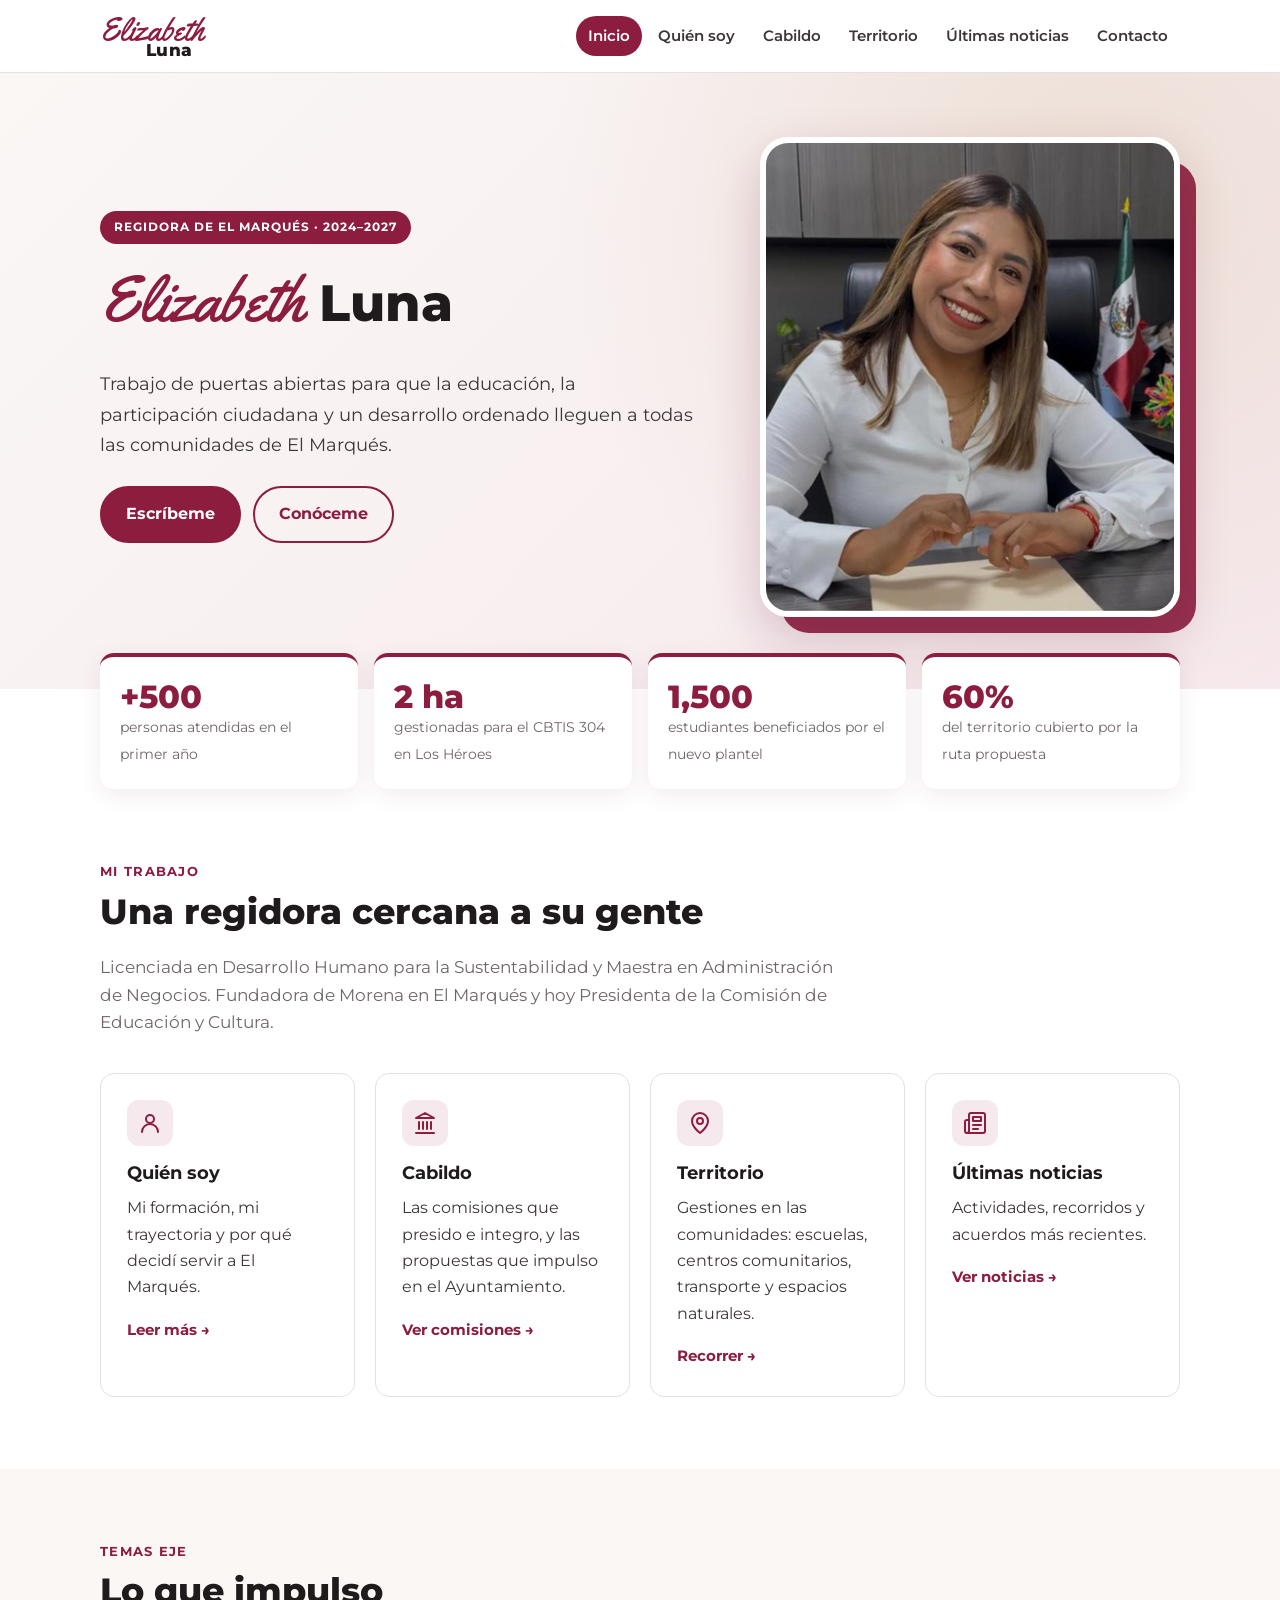
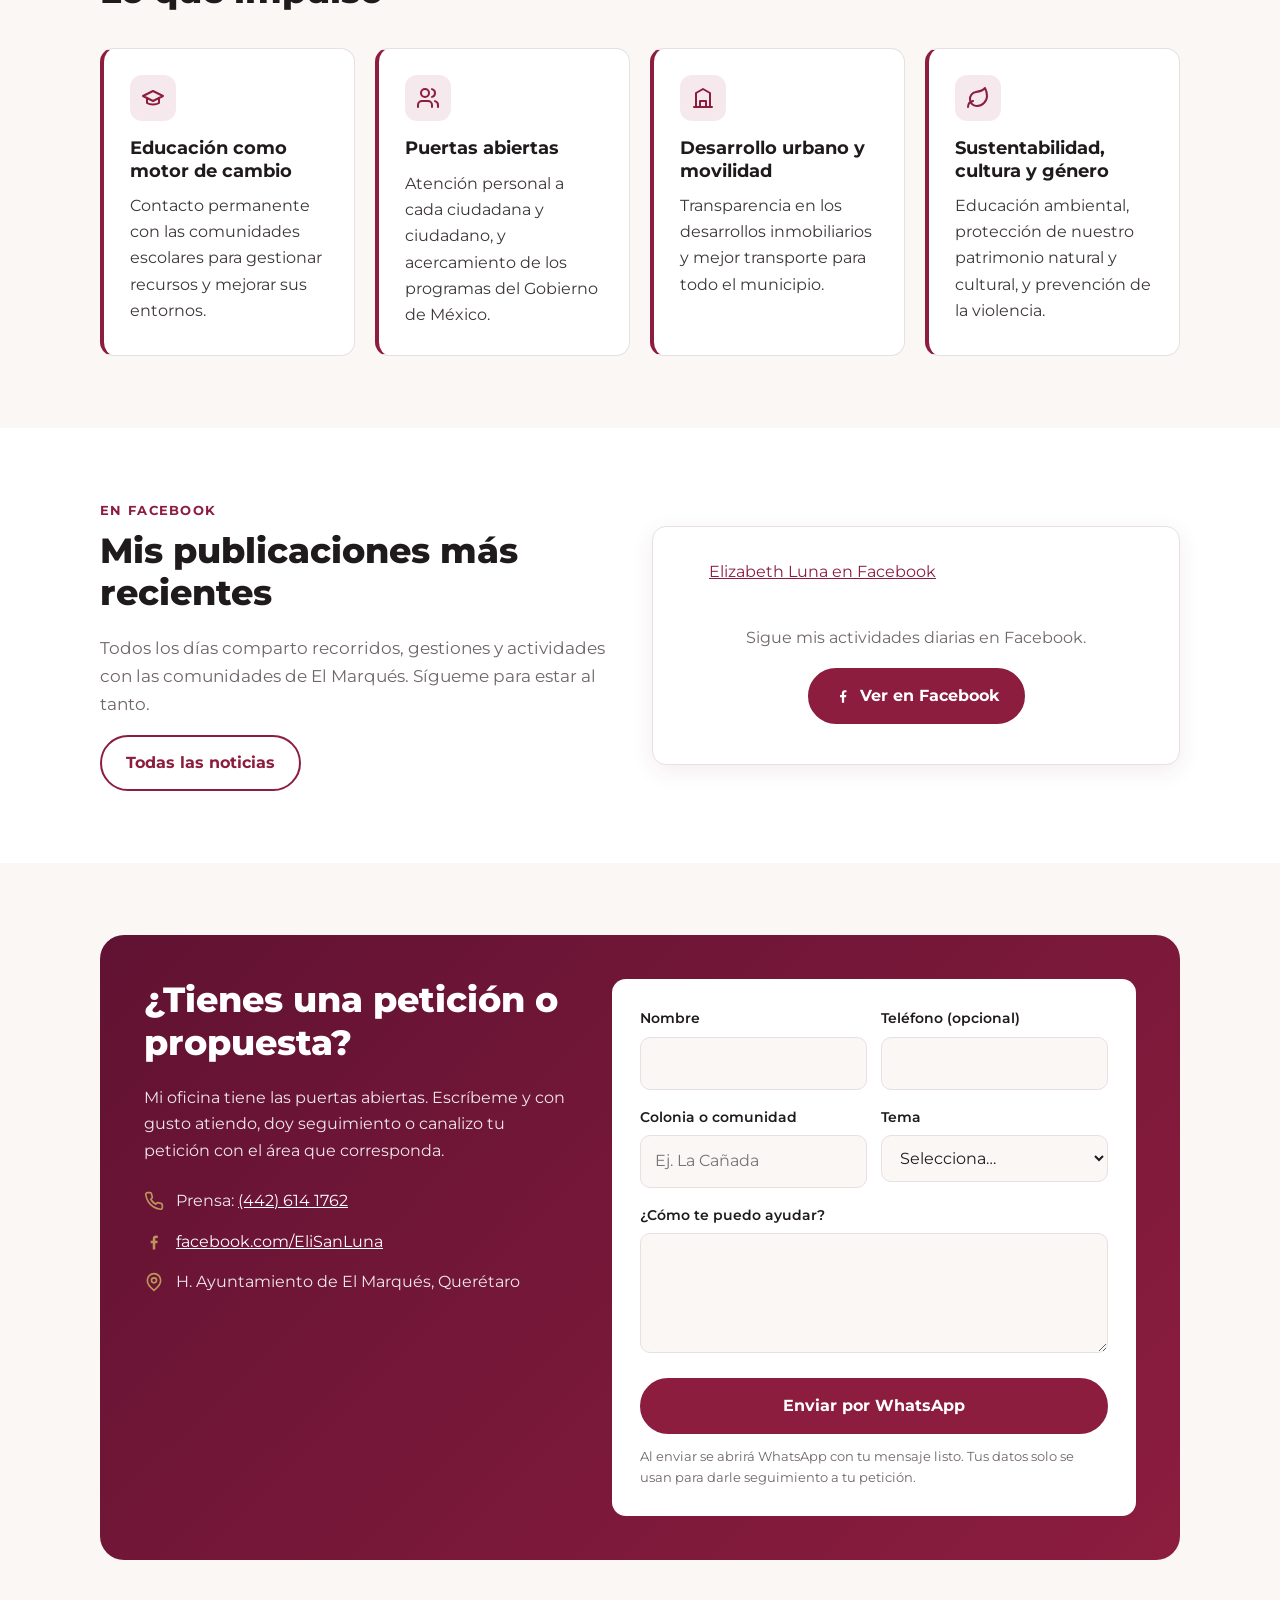
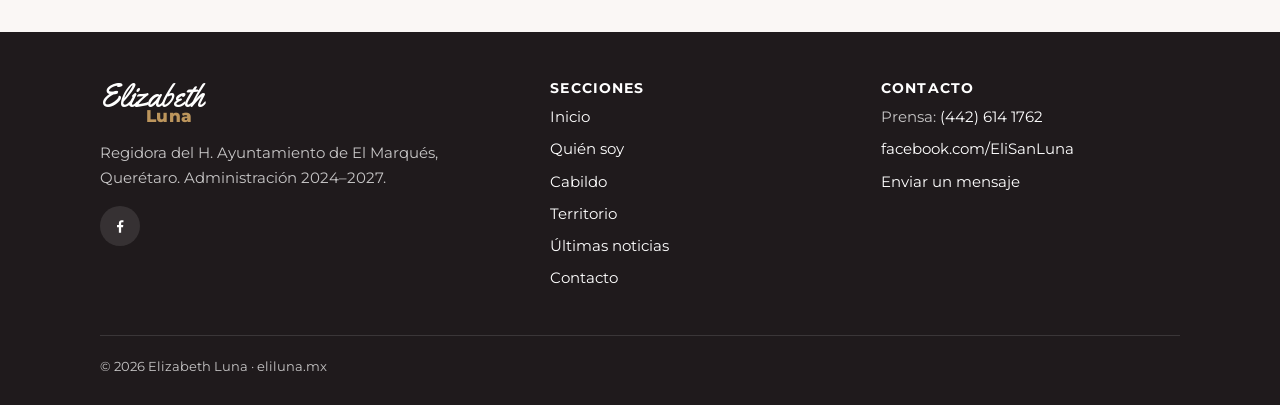
==== index.html @ 34d87771 "Sitio inicial de eliluna.mx Co-Authored-By: Claude Opus 5.5 <noreply@anthropic.com>" ====
<!doctype html>
<html lang="es-MX">
<head>
  <meta charset="utf-8">
  <meta name="viewport" content="width=device-width, initial-scale=1">
  <title>Elizabeth Luna · Regidora de El Marqués</title>
  <meta name="description" content="Sitio oficial de Elizabeth Luna, Regidora de El Marqués, Querétaro, 2024–2027. Educación, participación ciudadana y desarrollo ordenado.">
  <meta name="theme-color" content="#8c1d3f">
  <link rel="canonical" href="https://eliluna.mx/">
  <meta property="og:type" content="website">
  <meta property="og:locale" content="es_MX">
  <meta property="og:title" content="Elizabeth Luna · Regidora de El Marqués">
  <meta property="og:description" content="Sitio oficial de Elizabeth Luna, Regidora de El Marqués, Querétaro, 2024–2027. Educación, participación ciudadana y desarrollo ordenado.">
  <meta property="og:url" content="https://eliluna.mx/">
  <meta property="og:image" content="https://eliluna.mx/img/eli-luna.jpg">
  <link rel="icon" href="img/favicon.svg" type="image/svg+xml">
  <link rel="preconnect" href="https://fonts.googleapis.com">
  <link rel="preconnect" href="https://fonts.gstatic.com" crossorigin>
  <link href="https://fonts.googleapis.com/css2?family=Montserrat:wght@400;500;600;700;800&family=Yellowtail&display=swap" rel="stylesheet">
  <link rel="stylesheet" href="css/styles.css">
</head>
<body>
  <a class="saltar" href="#contenido">Saltar al contenido</a>
  <header class="encabezado">
    <div class="contenedor">
      <a class="logo" href="./" aria-label="Elizabeth Luna, inicio">
        <span class="logo-firma">Elizabeth</span>
        <span class="logo-apellido">Luna</span>
      </a>
      <button class="menu-boton" aria-expanded="false" aria-controls="menu">Menú</button>
      <nav class="nav" id="menu" aria-label="Principal">
        <ul>
          <li><a href="./" aria-current="page">Inicio</a></li>
          <li><a href="quien-soy.html">Quién soy</a></li>
          <li><a href="cabildo.html">Cabildo</a></li>
          <li><a href="territorio.html">Territorio</a></li>
          <li><a href="noticias.html">Últimas noticias</a></li>
          <li><a href="contacto.html">Contacto</a></li>
        </ul>
      </nav>
    </div>
  </header>

  <main id="contenido">
    <section class="portada">
      <div class="contenedor">
        <div>
          <span class="etiqueta">Regidora de El Marqués · 2024–2027</span>
          <h1><span class="firma">Elizabeth</span> Luna</h1>
          <p class="lema">Trabajo de puertas abiertas para que la educación, la participación ciudadana y un desarrollo ordenado lleguen a todas las comunidades de El Marqués.</p>
          <div class="acciones">
            <a class="boton" href="#contacto">Escríbeme</a>
            <a class="boton boton-secundario" href="quien-soy.html">Conóceme</a>
          </div>
        </div>
        <div class="portada-foto">
          <img src="img/eli-luna.jpg" alt="Elizabeth Luna, Regidora de El Marqués, sonriendo en su oficina" width="480" height="480">
        </div>
      </div>
    </section>

    <div class="contenedor">
      <div class="cifras">
        <div class="cifra"><strong>+500</strong><span>personas atendidas en el primer año</span></div>
        <div class="cifra"><strong>2 ha</strong><span>gestionadas para el CBTIS 304 en Los Héroes</span></div>
        <div class="cifra"><strong>1,500</strong><span>estudiantes beneficiados por el nuevo plantel</span></div>
        <div class="cifra"><strong>60%</strong><span>del territorio cubierto por la ruta propuesta</span></div>
      </div>
    </div>

    <section class="seccion">
      <div class="contenedor">
        <div class="seccion-titulo">
          <span class="sobre">Mi trabajo</span>
          <h2>Una regidora cercana a su gente</h2>
          <p>Licenciada en Desarrollo Humano para la Sustentabilidad y Maestra en Administración de Negocios. Fundadora de Morena en El Marqués y hoy Presidenta de la Comisión de Educación y Cultura.</p>
        </div>
        <div class="rejilla">
          <a class="tarjeta" href="quien-soy.html">
            <div class="icono"><svg viewBox="0 0 24 24" fill="none" stroke="currentColor" stroke-width="2" stroke-linecap="round" stroke-linejoin="round"><circle cx="12" cy="8" r="4"/><path d="M4 21a8 8 0 0 1 16 0"/></svg></div>
            <h3>Quién soy</h3>
            <p>Mi formación, mi trayectoria y por qué decidí servir a El Marqués.</p>
            <span class="mas">Leer más →</span>
          </a>
          <a class="tarjeta" href="cabildo.html">
            <div class="icono"><svg viewBox="0 0 24 24" fill="none" stroke="currentColor" stroke-width="2" stroke-linecap="round" stroke-linejoin="round"><path d="M3 22h18"/><path d="M6 18V11"/><path d="M10 18V11"/><path d="M14 18V11"/><path d="M18 18V11"/><path d="m12 2 9 5H3Z"/></svg></div>
            <h3>Cabildo</h3>
            <p>Las comisiones que presido e integro, y las propuestas que impulso en el Ayuntamiento.</p>
            <span class="mas">Ver comisiones →</span>
          </a>
          <a class="tarjeta" href="territorio.html">
            <div class="icono"><svg viewBox="0 0 24 24" fill="none" stroke="currentColor" stroke-width="2" stroke-linecap="round" stroke-linejoin="round"><path d="M20 10c0 6-8 12-8 12S4 16 4 10a8 8 0 0 1 16 0Z"/><circle cx="12" cy="10" r="3"/></svg></div>
            <h3>Territorio</h3>
            <p>Gestiones en las comunidades: escuelas, centros comunitarios, transporte y espacios naturales.</p>
            <span class="mas">Recorrer →</span>
          </a>
          <a class="tarjeta" href="noticias.html">
            <div class="icono"><svg viewBox="0 0 24 24" fill="none" stroke="currentColor" stroke-width="2" stroke-linecap="round" stroke-linejoin="round"><path d="M4 22h16a2 2 0 0 0 2-2V4a2 2 0 0 0-2-2H8a2 2 0 0 0-2 2v16a2 2 0 0 1-2 2Zm0 0a2 2 0 0 1-2-2v-9c0-1.1.9-2 2-2h2"/><path d="M18 14h-8"/><path d="M15 18h-5"/><path d="M10 6h8v4h-8Z"/></svg></div>
            <h3>Últimas noticias</h3>
            <p>Actividades, recorridos y acuerdos más recientes.</p>
            <span class="mas">Ver noticias →</span>
          </a>
        </div>
      </div>
    </section>

    <section class="seccion seccion-alt">
      <div class="contenedor">
        <div class="seccion-titulo">
          <span class="sobre">Temas eje</span>
          <h2>Lo que impulso</h2>
        </div>
        <div class="rejilla">
          <div class="tarjeta eje">
            <div class="icono"><svg viewBox="0 0 24 24" fill="none" stroke="currentColor" stroke-width="2" stroke-linecap="round" stroke-linejoin="round"><path d="M22 10 12 5 2 10l10 5 10-5Z"/><path d="M6 12v5c3 2 9 2 12 0v-5"/></svg></div>
            <h3>Educación como motor de cambio</h3>
            <p>Contacto permanente con las comunidades escolares para gestionar recursos y mejorar sus entornos.</p>
          </div>
          <div class="tarjeta eje">
            <div class="icono"><svg viewBox="0 0 24 24" fill="none" stroke="currentColor" stroke-width="2" stroke-linecap="round" stroke-linejoin="round"><path d="M16 21v-2a4 4 0 0 0-4-4H6a4 4 0 0 0-4 4v2"/><circle cx="9" cy="7" r="4"/><path d="M22 21v-2a4 4 0 0 0-3-3.87"/><path d="M16 3.13a4 4 0 0 1 0 7.75"/></svg></div>
            <h3>Puertas abiertas</h3>
            <p>Atención personal a cada ciudadana y ciudadano, y acercamiento de los programas del Gobierno de México.</p>
          </div>
          <div class="tarjeta eje">
            <div class="icono"><svg viewBox="0 0 24 24" fill="none" stroke="currentColor" stroke-width="2" stroke-linecap="round" stroke-linejoin="round"><path d="M3 21h18"/><path d="M5 21V7l7-4 7 4v14"/><path d="M9 21v-6h6v6"/></svg></div>
            <h3>Desarrollo urbano y movilidad</h3>
            <p>Transparencia en los desarrollos inmobiliarios y mejor transporte para todo el municipio.</p>
          </div>
          <div class="tarjeta eje">
            <div class="icono"><svg viewBox="0 0 24 24" fill="none" stroke="currentColor" stroke-width="2" stroke-linecap="round" stroke-linejoin="round"><path d="M11 20A7 7 0 0 1 9.8 6.1C15.5 5 17 4.48 19 2c1 2 2 4.18 2 8 0 5.5-4.78 10-10 10Z"/><path d="M2 21c0-3 1.85-5.36 5.08-6"/></svg></div>
            <h3>Sustentabilidad, cultura y género</h3>
            <p>Educación ambiental, protección de nuestro patrimonio natural y cultural, y prevención de la violencia.</p>
          </div>
        </div>
      </div>
    </section>

    <section class="seccion">
      <div class="contenedor rejilla-2" style="align-items:center">
        <div class="seccion-titulo" style="margin-bottom:0">
          <span class="sobre">En Facebook</span>
          <h2>Mis publicaciones más recientes</h2>
          <p>Todos los días comparto recorridos, gestiones y actividades con las comunidades de El Marqués. Sígueme para estar al tanto.</p>
          <a class="boton boton-secundario" href="noticias.html">Todas las noticias</a>
        </div>
        <div class="fb-caja">
          <div class="fb-page" data-href="https://www.facebook.com/EliSanLuna" data-tabs="timeline" data-width="500" data-height="600"
               data-small-header="false" data-adapt-container-width="true" data-hide-cover="false" data-show-facepile="false">
            <blockquote cite="https://www.facebook.com/EliSanLuna" class="fb-xfbml-parse-ignore"><a href="https://www.facebook.com/EliSanLuna">Elizabeth Luna en Facebook</a></blockquote>
          </div>
          <div class="fb-respaldo">
            <p>Sigue mis actividades diarias en Facebook.</p>
            <a class="boton" href="https://www.facebook.com/EliSanLuna" target="_blank" rel="noopener"><svg viewBox="0 0 24 24" fill="currentColor"><path d="M13.5 21v-7.5h2.5l.4-3h-2.9V8.6c0-.9.25-1.5 1.5-1.5h1.6V4.4a21 21 0 0 0-2.3-.1c-2.3 0-3.8 1.4-3.8 3.9v2.3H8v3h2.5V21h3Z"/></svg> Ver en Facebook</a>
          </div>
        </div>
      </div>
    </section>

    <section class="seccion seccion-alt" id="contacto">
      <div class="contenedor">
        <div class="contacto-caja">
          <div>
            <h2>¿Tienes una petición o propuesta?</h2>
            <p>Mi oficina tiene las puertas abiertas. Escríbeme y con gusto atiendo, doy seguimiento o canalizo tu petición con el área que corresponda.</p>
            <ul class="contacto-datos">
              <li><svg viewBox="0 0 24 24" fill="none" stroke="currentColor" stroke-width="2" stroke-linecap="round" stroke-linejoin="round"><path d="M22 16.92v3a2 2 0 0 1-2.18 2 19.79 19.79 0 0 1-8.63-3.07 19.5 19.5 0 0 1-6-6 19.79 19.79 0 0 1-3.07-8.67A2 2 0 0 1 4.11 2h3a2 2 0 0 1 2 1.72c.13.96.36 1.9.7 2.81a2 2 0 0 1-.45 2.11L8.09 9.91a16 16 0 0 0 6 6l1.27-1.27a2 2 0 0 1 2.11-.45c.91.34 1.85.57 2.81.7A2 2 0 0 1 22 16.92Z"/></svg><span>Prensa: <a href="tel:+524426141762">(442) 614 1762</a></span></li>
              <li><svg viewBox="0 0 24 24" fill="currentColor"><path d="M13.5 21v-7.5h2.5l.4-3h-2.9V8.6c0-.9.25-1.5 1.5-1.5h1.6V4.4a21 21 0 0 0-2.3-.1c-2.3 0-3.8 1.4-3.8 3.9v2.3H8v3h2.5V21h3Z"/></svg><span><a href="https://www.facebook.com/EliSanLuna" target="_blank" rel="noopener">facebook.com/EliSanLuna</a></span></li>
              <li><svg viewBox="0 0 24 24" fill="none" stroke="currentColor" stroke-width="2" stroke-linecap="round" stroke-linejoin="round"><path d="M20 10c0 6-8 12-8 12S4 16 4 10a8 8 0 0 1 16 0Z"/><circle cx="12" cy="10" r="3"/></svg><span>H. Ayuntamiento de El Marqués, Querétaro</span></li>
            </ul>
          </div>
          <form class="formulario" data-whatsapp>
            <div class="fila">
              <div class="campo">
                <label for="nombre">Nombre</label>
                <input id="nombre" name="nombre" required autocomplete="name">
              </div>
              <div class="campo">
                <label for="telefono">Teléfono (opcional)</label>
                <input id="telefono" name="telefono" type="tel" autocomplete="tel">
              </div>
            </div>
            <div class="fila">
              <div class="campo">
                <label for="colonia">Colonia o comunidad</label>
                <input id="colonia" name="colonia" placeholder="Ej. La Cañada">
              </div>
              <div class="campo">
                <label for="tema">Tema</label>
                <select id="tema" name="tema">
                  <option value="">Selecciona…</option>
                  <option>Educación y escuelas</option>
                  <option>Servicios públicos</option>
                  <option>Desarrollo urbano y fraccionamientos</option>
                  <option>Transporte y movilidad</option>
                  <option>Programas sociales y becas</option>
                  <option>Medio ambiente</option>
                  <option>Cultura y deporte</option>
                  <option>Otro</option>
                </select>
              </div>
            </div>
            <div class="campo">
              <label for="mensaje">¿Cómo te puedo ayudar?</label>
              <textarea id="mensaje" name="mensaje" required></textarea>
            </div>
            <button class="boton" type="submit">Enviar por WhatsApp</button>
            <p class="nota">Al enviar se abrirá WhatsApp con tu mensaje listo. Tus datos solo se usan para darle seguimiento a tu petición.</p>
          </form>
        </div>
      </div>
    </section>
  </main>

  <footer class="pie">
    <div class="contenedor">
      <div class="pie-rejilla">
        <div>
          <a class="logo" href="./" aria-label="Elizabeth Luna, inicio">
            <span class="logo-firma">Elizabeth</span>
            <span class="logo-apellido">Luna</span>
          </a>
          <p class="mt" style="margin-top:16px">Regidora del H. Ayuntamiento de El Marqués, Querétaro. Administración 2024–2027.</p>
          <div class="redes">
            <a href="https://www.facebook.com/EliSanLuna" target="_blank" rel="noopener" aria-label="Facebook"><svg viewBox="0 0 24 24" fill="currentColor"><path d="M13.5 21v-7.5h2.5l.4-3h-2.9V8.6c0-.9.25-1.5 1.5-1.5h1.6V4.4a21 21 0 0 0-2.3-.1c-2.3 0-3.8 1.4-3.8 3.9v2.3H8v3h2.5V21h3Z"/></svg></a>
          </div>
        </div>
        <div>
          <h4>Secciones</h4>
          <ul>
            <li><a href="./">Inicio</a></li>
            <li><a href="quien-soy.html">Quién soy</a></li>
            <li><a href="cabildo.html">Cabildo</a></li>
            <li><a href="territorio.html">Territorio</a></li>
            <li><a href="noticias.html">Últimas noticias</a></li>
            <li><a href="contacto.html">Contacto</a></li>
          </ul>
        </div>
        <div>
          <h4>Contacto</h4>
          <ul>
            <li>Prensa: <a href="tel:+524426141762">(442) 614 1762</a></li>
            <li><a href="https://www.facebook.com/EliSanLuna" target="_blank" rel="noopener">facebook.com/EliSanLuna</a></li>
            <li><a href="contacto.html">Enviar un mensaje</a></li>
          </ul>
        </div>
      </div>
      <div class="pie-legal">© <span data-anio>2026</span> Elizabeth Luna · eliluna.mx</div>
    </div>
  </footer>

  <script src="js/main.js"></script>
</body>
</html>
---- css/styles.css ----
/* ==========================================================
   eliluna.mx — Elizabeth Luna, Regidora de El Marqués
   Paleta basada en el guinda de Morena y su logotipo.
   ========================================================== */

:root {
  --guinda: #8c1d3f;
  --guinda-oscuro: #611232;
  --guinda-claro: #f6e9ed;
  --dorado: #bc955c;
  --dorado-claro: #f3ebdf;
  --tinta: #1f1a1c;
  --texto: #3d3639;
  --gris: #6f6669;
  --linea: #e7e0e2;
  --fondo: #ffffff;
  --fondo-alt: #faf7f5;
  --radio: 14px;
  --sombra: 0 6px 24px rgba(97, 18, 50, .08);
  --ancho: 1120px;
  --fuente: "Montserrat", system-ui, -apple-system, "Segoe UI", sans-serif;
  --fuente-firma: "Yellowtail", cursive;
}

*, *::before, *::after { box-sizing: border-box; }

html { scroll-behavior: smooth; }

body {
  margin: 0;
  font-family: var(--fuente);
  color: var(--texto);
  background: var(--fondo);
  line-height: 1.65;
  font-size: 1rem;
  -webkit-font-smoothing: antialiased;
}

img { max-width: 100%; display: block; }

a { color: var(--guinda); }
a:hover { color: var(--guinda-oscuro); }

h1, h2, h3, h4 { color: var(--tinta); line-height: 1.2; margin: 0 0 .6em; }
h1 { font-size: clamp(2rem, 5vw, 3.2rem); font-weight: 800; }
h2 { font-size: clamp(1.6rem, 3.5vw, 2.2rem); font-weight: 800; }
h3 { font-size: 1.15rem; font-weight: 700; }
p { margin: 0 0 1em; }

.contenedor { width: 100%; max-width: var(--ancho); margin: 0 auto; padding: 0 20px; }

.saltar {
  position: absolute; left: -9999px; top: 0;
  background: var(--guinda); color: #fff; padding: 8px 14px; z-index: 100;
}
.saltar:focus { left: 10px; top: 10px; }

/* ---------- Encabezado ---------- */
.encabezado {
  position: sticky; top: 0; z-index: 50;
  background: rgba(255, 255, 255, .96);
  backdrop-filter: blur(8px);
  border-bottom: 1px solid var(--linea);
}
.encabezado .contenedor {
  display: flex; align-items: center; justify-content: space-between;
  min-height: 72px; gap: 16px;
}

.logo { text-decoration: none; display: flex; flex-direction: column; line-height: 1; }
.logo-firma { font-family: var(--fuente-firma); color: var(--guinda); font-size: 2rem; }
.logo-apellido { font-weight: 800; color: var(--tinta); font-size: 1.05rem; margin: -4px 0 0 46px; letter-spacing: .02em; }
.logo:hover .logo-firma { color: var(--guinda-oscuro); }

.menu-boton {
  display: none; background: none; border: 1px solid var(--linea); border-radius: 10px;
  padding: 8px 12px; font: inherit; font-weight: 600; color: var(--tinta); cursor: pointer;
}

.nav ul { list-style: none; margin: 0; padding: 0; display: flex; gap: 4px; }
.nav a {
  display: block; padding: 8px 12px; border-radius: 999px;
  text-decoration: none; color: var(--texto); font-weight: 600; font-size: .93rem;
}
.nav a:hover { background: var(--guinda-claro); color: var(--guinda-oscuro); }
.nav a[aria-current="page"] { background: var(--guinda); color: #fff; }

@media (max-width: 900px) {
  .menu-boton { display: inline-block; }
  .nav {
    position: absolute; top: 100%; left: 0; right: 0;
    background: #fff; border-bottom: 1px solid var(--linea);
    display: none; box-shadow: var(--sombra);
  }
  .nav.abierto { display: block; }
  .nav ul { flex-direction: column; padding: 10px 20px 18px; }
  .nav a { padding: 12px 14px; border-radius: 10px; }
}

/* ---------- Botones ---------- */
.boton {
  display: inline-flex; align-items: center; justify-content: center; gap: 8px;
  padding: 13px 24px; border-radius: 999px; border: 2px solid var(--guinda);
  background: var(--guinda); color: #fff; font: inherit; font-weight: 700;
  text-decoration: none; cursor: pointer; transition: background .2s, color .2s, transform .2s;
}
.boton:hover { background: var(--guinda-oscuro); border-color: var(--guinda-oscuro); color: #fff; transform: translateY(-1px); }
.boton svg { width: 18px; height: 18px; flex-shrink: 0; }
.boton-secundario { background: transparent; color: var(--guinda); }
.boton-secundario:hover { background: var(--guinda); color: #fff; }
.boton-claro { background: #fff; border-color: #fff; color: var(--guinda); }
.boton-claro:hover { background: var(--dorado-claro); border-color: var(--dorado-claro); color: var(--guinda-oscuro); }

/* ---------- Portada (inicio) ---------- */
.portada {
  background:
    radial-gradient(circle at 85% 20%, rgba(188, 149, 92, .18), transparent 45%),
    linear-gradient(135deg, var(--fondo-alt) 0%, var(--guinda-claro) 100%);
  padding: 64px 0 72px;
}
.portada .contenedor {
  display: grid; grid-template-columns: 1.15fr .85fr; gap: 48px; align-items: center;
}
.etiqueta {
  display: inline-block; background: var(--guinda); color: #fff;
  font-size: .78rem; font-weight: 700; letter-spacing: .08em; text-transform: uppercase;
  padding: 6px 14px; border-radius: 999px; margin-bottom: 18px;
}
.portada h1 .firma { font-family: var(--fuente-firma); color: var(--guinda); font-weight: 400; font-size: 1.25em; }
.portada .lema { font-size: 1.15rem; color: var(--texto); max-width: 34em; }
.portada .acciones { display: flex; flex-wrap: wrap; gap: 12px; margin-top: 26px; }
.portada-foto { position: relative; }
.portada-foto img {
  width: 100%; max-width: 420px; margin-left: auto; aspect-ratio: 1; object-fit: cover;
  border-radius: 28px; box-shadow: 0 20px 50px rgba(97, 18, 50, .22);
  border: 6px solid #fff;
}
.portada-foto::before {
  content: ""; position: absolute; inset: 24px -16px -16px 40px; border-radius: 28px;
  background: var(--guinda); z-index: -1; opacity: .9;
}
.portada-foto { isolation: isolate; }

@media (max-width: 820px) {
  .portada { padding: 40px 0 56px; }
  .portada .contenedor { grid-template-columns: 1fr; gap: 36px; }
  .portada-foto { order: -1; max-width: 320px; margin: 0 auto; }
  .portada-foto::before { inset: 18px -10px -10px 28px; }
}

/* ---------- Encabezado de página interior ---------- */
.cabecera {
  background: linear-gradient(135deg, var(--guinda-oscuro), var(--guinda));
  color: #fff; padding: 56px 0 48px;
}
.cabecera h1 { color: #fff; margin-bottom: .3em; }
.cabecera p { color: rgba(255, 255, 255, .88); font-size: 1.1rem; max-width: 40em; margin: 0; }
.cabecera .miga { font-size: .85rem; margin-bottom: 10px; }
.cabecera .miga a { color: var(--dorado-claro); }

/* ---------- Secciones ---------- */
.seccion { padding: 72px 0; }
.seccion-alt { background: var(--fondo-alt); }
.seccion-titulo { max-width: 46em; margin-bottom: 36px; }
.seccion-titulo .sobre {
  color: var(--guinda); font-weight: 700; font-size: .82rem;
  letter-spacing: .1em; text-transform: uppercase; margin-bottom: 8px; display: block;
}
.seccion-titulo p { color: var(--gris); font-size: 1.05rem; }

@media (max-width: 600px) { .seccion { padding: 52px 0; } }

/* ---------- Cifras ---------- */
.cifras {
  display: grid; grid-template-columns: repeat(4, 1fr); gap: 16px;
  margin-top: -36px; position: relative; z-index: 2;
}
.cifra {
  background: #fff; border-radius: var(--radio); padding: 22px 20px;
  box-shadow: var(--sombra); border-top: 4px solid var(--guinda);
}
.cifra strong { display: block; font-size: 2rem; font-weight: 800; color: var(--guinda); line-height: 1.1; }
.cifra span { font-size: .9rem; color: var(--gris); }
@media (max-width: 900px) { .cifras { grid-template-columns: repeat(2, 1fr); } }
@media (max-width: 420px) { .cifras { grid-template-columns: 1fr; } }

/* ---------- Tarjetas ---------- */
.rejilla { display: grid; gap: 20px; grid-template-columns: repeat(auto-fit, minmax(230px, 1fr)); }
.rejilla-2 { display: grid; gap: 24px; grid-template-columns: repeat(2, 1fr); }
@media (max-width: 760px) { .rejilla-2 { grid-template-columns: 1fr; } }

.tarjeta {
  background: #fff; border: 1px solid var(--linea); border-radius: var(--radio);
  padding: 26px; transition: box-shadow .2s, transform .2s, border-color .2s;
}
.tarjeta p:last-child { margin-bottom: 0; }
a.tarjeta { display: block; text-decoration: none; color: inherit; }
a.tarjeta:hover { box-shadow: var(--sombra); transform: translateY(-3px); border-color: var(--guinda-claro); }
.tarjeta .icono {
  width: 46px; height: 46px; border-radius: 12px; display: grid; place-items: center;
  background: var(--guinda-claro); color: var(--guinda); margin-bottom: 16px;
}
.tarjeta .icono svg { width: 24px; height: 24px; }
.tarjeta .mas { color: var(--guinda); font-weight: 700; font-size: .92rem; }
.tarjeta-destacada { background: var(--guinda); border-color: var(--guinda); color: rgba(255, 255, 255, .9); }
.tarjeta-destacada h3 { color: #fff; }

/* ---------- Bloque con foto ---------- */
.bloque-foto { display: grid; grid-template-columns: .8fr 1.2fr; gap: 48px; align-items: start; }
.bloque-foto img { border-radius: 22px; box-shadow: var(--sombra); width: 100%; aspect-ratio: 1; object-fit: cover; }
@media (max-width: 820px) {
  .bloque-foto { grid-template-columns: 1fr; gap: 28px; }
  .bloque-foto img { max-width: 360px; }
}

/* ---------- Listas ---------- */
.lista-linea { list-style: none; margin: 0; padding: 0; position: relative; }
.lista-linea::before {
  content: ""; position: absolute; left: 9px; top: 6px; bottom: 6px; width: 2px; background: var(--guinda-claro);
}
.lista-linea li { position: relative; padding: 0 0 18px 36px; }
.lista-linea li::before {
  content: ""; position: absolute; left: 2px; top: 6px; width: 16px; height: 16px; border-radius: 50%;
  background: #fff; border: 4px solid var(--guinda);
}
.lista-linea li:last-child { padding-bottom: 0; }
.lista-linea li.actual::before { background: var(--guinda); }

.lista-check { list-style: none; margin: 0; padding: 0; }
.lista-check li { position: relative; padding: 10px 0 10px 34px; border-bottom: 1px solid var(--linea); }
.lista-check li:last-child { border-bottom: 0; }
.lista-check li::before {
  content: ""; position: absolute; left: 0; top: 13px; width: 22px; height: 22px; border-radius: 50%;
  background: var(--guinda-claro) url("data:image/svg+xml,%3Csvg xmlns='http://www.w3.org/2000/svg' viewBox='0 0 24 24' fill='none' stroke='%238c1d3f' stroke-width='3' stroke-linecap='round' stroke-linejoin='round'%3E%3Cpolyline points='20 6 9 17 4 12'/%3E%3C/svg%3E") center / 13px no-repeat;
}
.lista-check .rol { display: block; font-size: .8rem; font-weight: 700; color: var(--guinda); text-transform: uppercase; letter-spacing: .06em; }

/* ---------- Ejes temáticos ---------- */
.eje { border-left: 4px solid var(--guinda); }
.eje h3 { display: flex; gap: 10px; align-items: center; }
.eje ul { margin: 0; padding-left: 20px; }
.eje li { margin-bottom: 8px; }
.eje li:last-child { margin-bottom: 0; }

/* ---------- Territorio ---------- */
.mapa {
  border-radius: var(--radio); overflow: hidden; border: 1px solid var(--linea);
  box-shadow: var(--sombra); background: var(--fondo-alt);
}
.mapa iframe { width: 100%; height: 420px; border: 0; display: block; }
.mapa small { display: block; padding: 10px 16px; font-size: .8rem; color: var(--gris); }
.lugar .zona {
  display: inline-block; font-size: .75rem; font-weight: 700; letter-spacing: .06em; text-transform: uppercase;
  color: var(--guinda-oscuro); background: var(--dorado-claro); padding: 4px 10px; border-radius: 999px; margin-bottom: 12px;
}

/* ---------- Facebook / noticias ---------- */
.fb-caja {
  background: #fff; border: 1px solid var(--linea); border-radius: var(--radio);
  padding: 16px; box-shadow: var(--sombra); display: flex; flex-direction: column; align-items: center; min-height: 200px;
}
.fb-caja .fb-page, .fb-caja .fb-page span, .fb-caja .fb-page iframe { width: 100% !important; max-width: 500px; }
.fb-respaldo { text-align: center; padding: 24px; color: var(--gris); }
.fb-respaldo p { margin-bottom: 16px; }

.noticias { display: grid; gap: 24px; grid-template-columns: repeat(auto-fill, minmax(320px, 1fr)); align-items: start; }
@media (max-width: 380px) { .noticias { grid-template-columns: 1fr; } }
.noticia { background: #fff; border: 1px solid var(--linea); border-radius: var(--radio); overflow: hidden; }
.noticia .fb-post, .noticia .fb-post span, .noticia .fb-post iframe { width: 100% !important; }
.noticia-cuerpo { padding: 20px 22px; }
.noticia time { font-size: .82rem; font-weight: 700; color: var(--guinda); text-transform: uppercase; letter-spacing: .05em; }

/* ---------- Contacto ---------- */
.contacto-caja {
  background: linear-gradient(135deg, var(--guinda-oscuro), var(--guinda));
  color: rgba(255, 255, 255, .9); border-radius: 24px; padding: 44px;
  display: grid; grid-template-columns: .9fr 1.1fr; gap: 40px; align-items: start;
}
.contacto-caja h2 { color: #fff; }
.contacto-caja a { color: #fff; }
.contacto-datos { list-style: none; margin: 24px 0 0; padding: 0; }
.contacto-datos li { display: flex; gap: 12px; margin-bottom: 14px; align-items: flex-start; }
.contacto-datos svg { width: 20px; height: 20px; flex-shrink: 0; margin-top: 3px; color: var(--dorado); }
@media (max-width: 820px) {
  .contacto-caja { grid-template-columns: 1fr; padding: 32px 22px; gap: 28px; }
}

.formulario { background: #fff; border-radius: var(--radio); padding: 28px; color: var(--texto); }
.formulario label { display: block; font-weight: 600; font-size: .9rem; margin-bottom: 6px; color: var(--tinta); }
.formulario .campo { margin-bottom: 16px; }
.formulario input, .formulario select, .formulario textarea {
  width: 100%; padding: 12px 14px; border: 1px solid var(--linea); border-radius: 10px;
  font: inherit; color: var(--tinta); background: var(--fondo-alt);
}
.formulario input:focus, .formulario select:focus, .formulario textarea:focus {
  outline: 2px solid var(--guinda); outline-offset: 1px; background: #fff;
}
.formulario textarea { min-height: 120px; resize: vertical; }
.formulario .fila { display: grid; grid-template-columns: 1fr 1fr; gap: 14px; }
@media (max-width: 520px) { .formulario .fila { grid-template-columns: 1fr; } .formulario { padding: 20px; } }
.formulario .nota { font-size: .8rem; color: var(--gris); margin: 12px 0 0; }
.formulario .boton { width: 100%; }

/* ---------- Pie ---------- */
.pie { background: var(--tinta); color: rgba(255, 255, 255, .75); padding: 48px 0 28px; font-size: .92rem; }
.pie a { color: #fff; text-decoration: none; }
.pie a:hover { text-decoration: underline; color: #fff; }
.pie-rejilla { display: grid; grid-template-columns: 1.4fr 1fr 1fr; gap: 32px; }
.pie .logo-firma { color: #fff; }
.pie .logo-apellido { color: var(--dorado); }
.pie h4 { color: #fff; font-size: .85rem; text-transform: uppercase; letter-spacing: .08em; }
.pie ul { list-style: none; margin: 0; padding: 0; }
.pie li { margin-bottom: 8px; }
.pie-legal { border-top: 1px solid rgba(255, 255, 255, .12); margin-top: 36px; padding-top: 20px; font-size: .8rem; }
.redes { display: flex; gap: 10px; margin-top: 16px; }
.redes a {
  width: 40px; height: 40px; border-radius: 50%; display: grid; place-items: center;
  background: rgba(255, 255, 255, .1);
}
.redes a:hover { background: var(--guinda); }
.redes svg { width: 18px; height: 18px; }
@media (max-width: 760px) { .pie-rejilla { grid-template-columns: 1fr; gap: 24px; } }

/* ---------- Utilidades ---------- */
.centro { text-align: center; }
.mt { margin-top: 32px; }
.pendiente { background: #fff3cd; color: #6b4f00; padding: 0 4px; border-radius: 4px; font-weight: 600; }
.visualmente-oculto {
  position: absolute !important; width: 1px; height: 1px; overflow: hidden; clip: rect(0 0 0 0); white-space: nowrap;
}
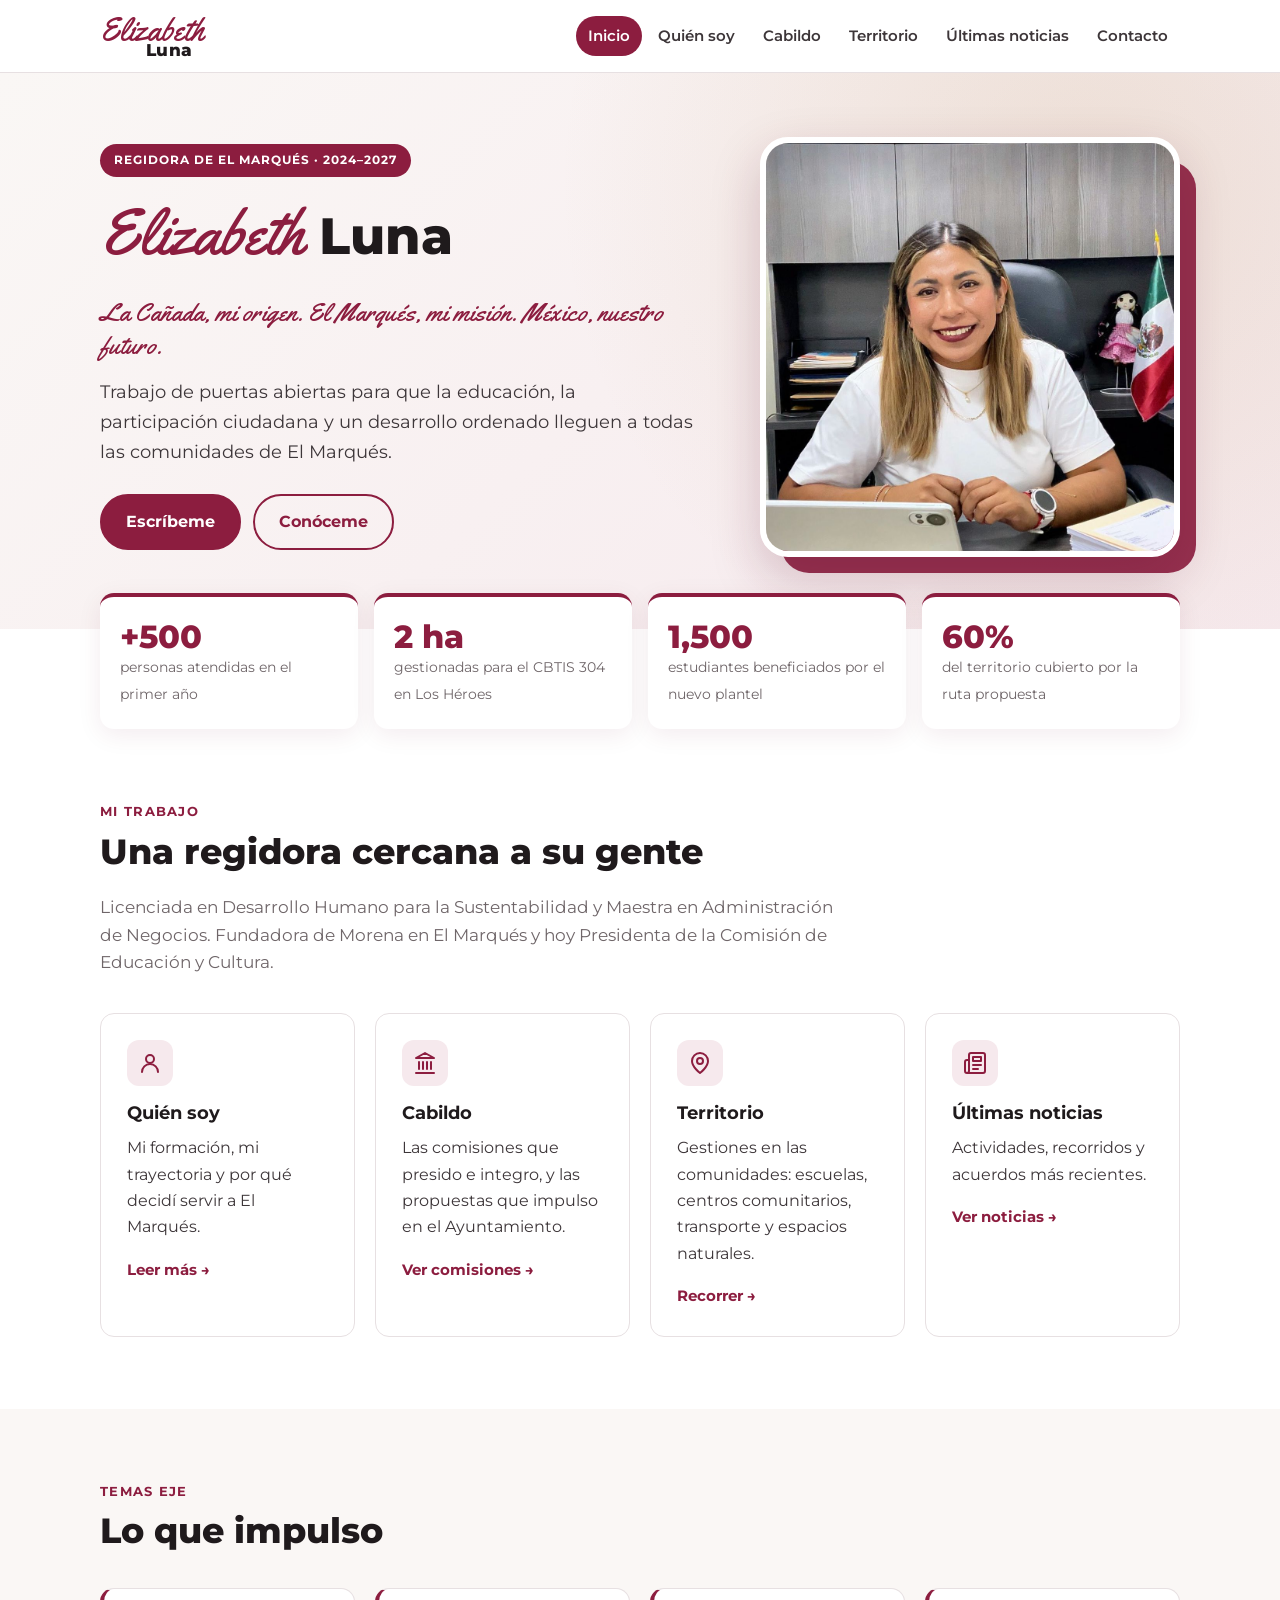
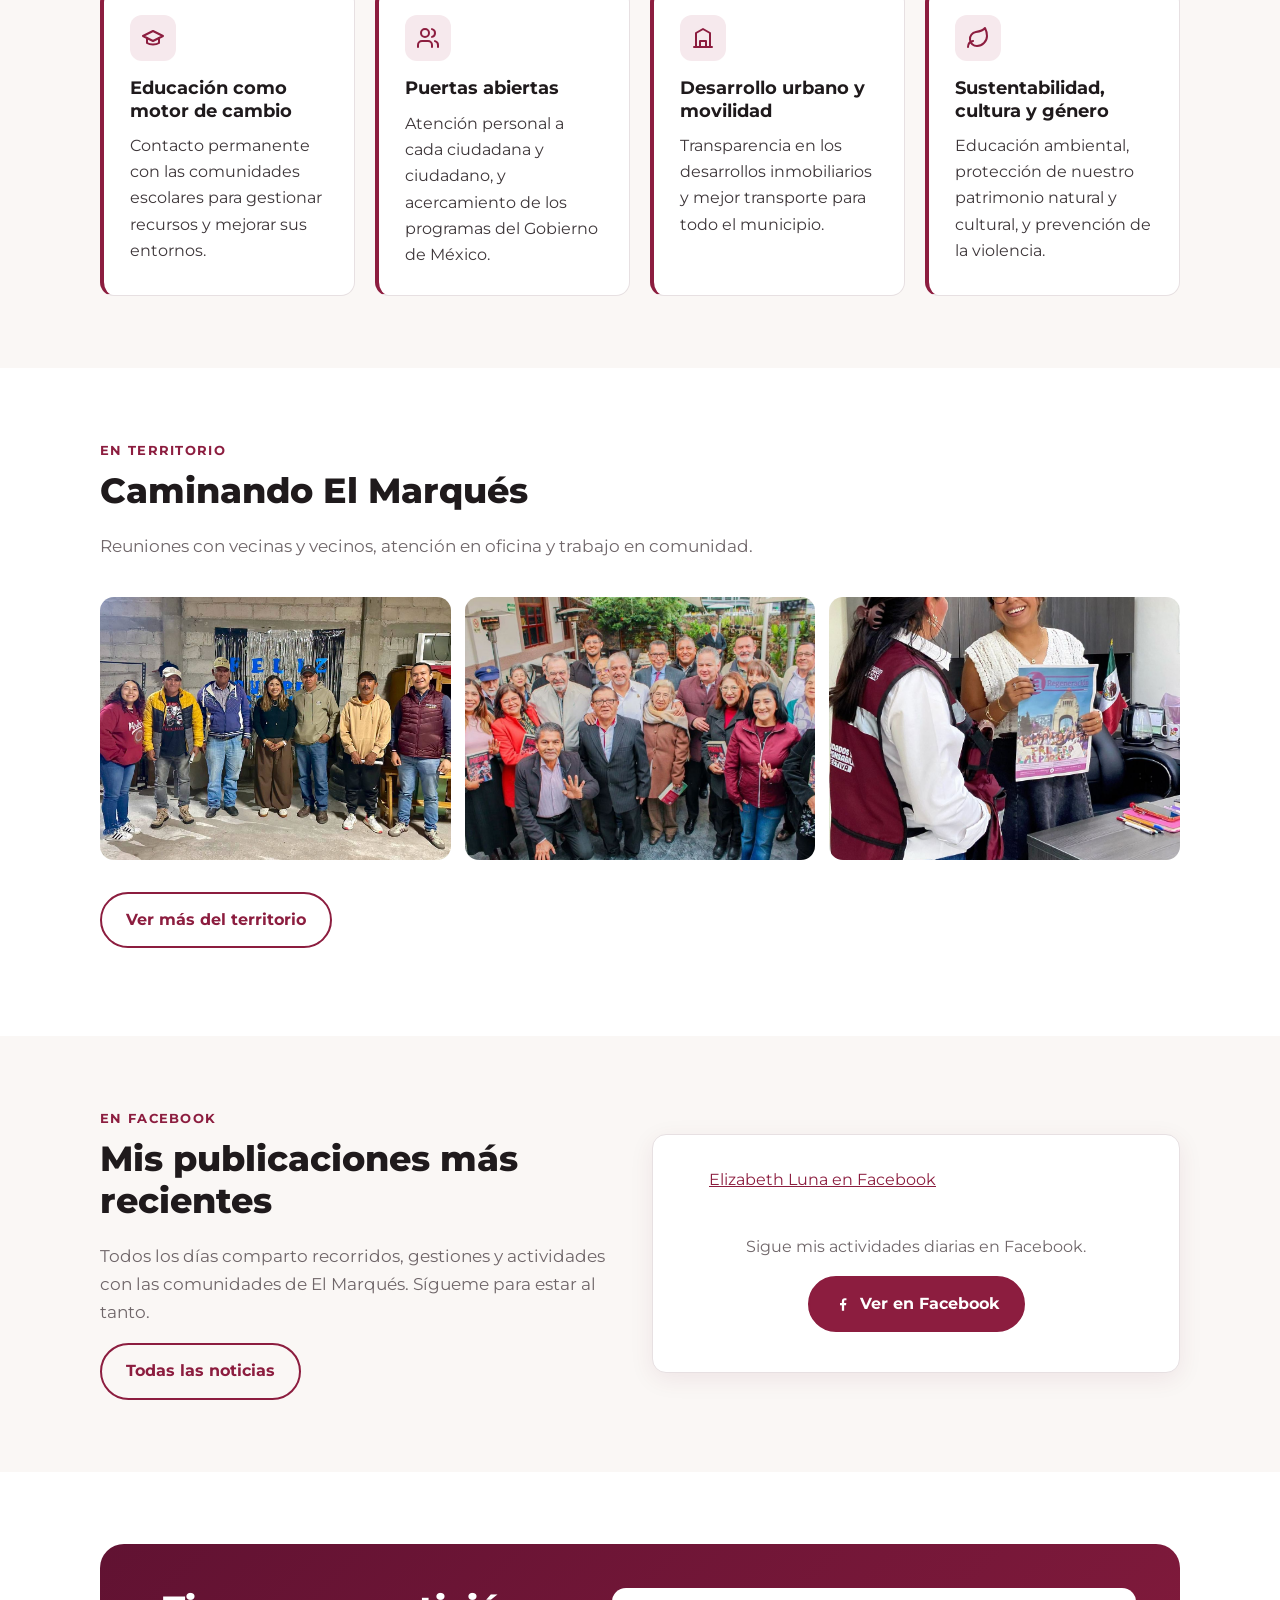
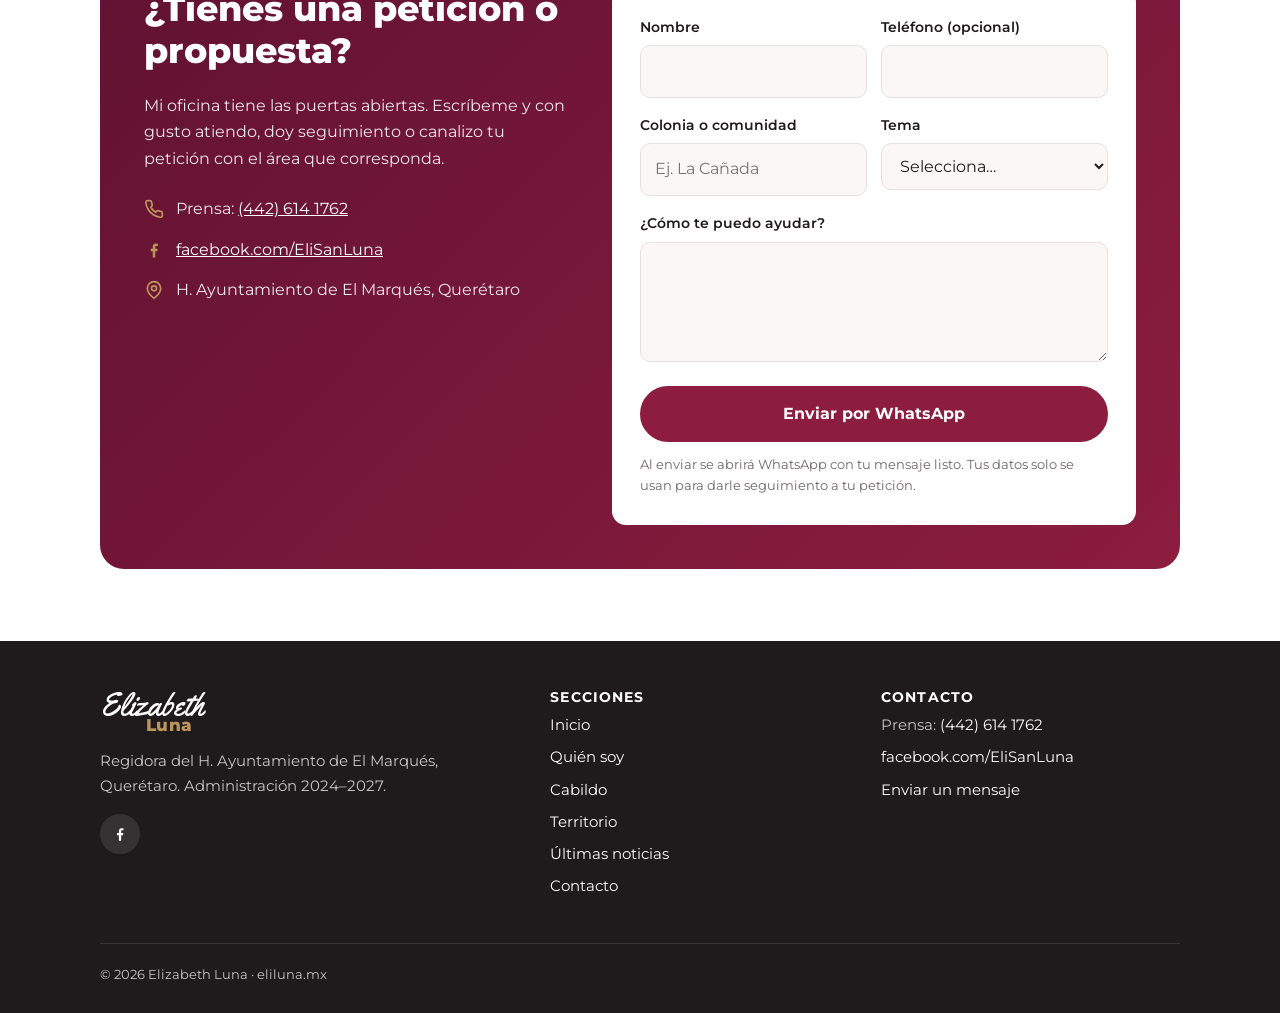
==== commit 310d4249: "Fotos de Facebook, lema y galerías de territorio Co-Authored-By: Claude Opus 5.5 <noreply@anthropic." ====
--- a/index.html
+++ b/index.html
@@ -47,6 +47,7 @@
         <div>
           <span class="etiqueta">Regidora de El Marqués · 2024–2027</span>
           <h1><span class="firma">Elizabeth</span> Luna</h1>
+          <p class="firma-lema">La Cañada, mi origen. El Marqués, mi misión. México, nuestro futuro.</p>
           <p class="lema">Trabajo de puertas abiertas para que la educación, la participación ciudadana y un desarrollo ordenado lleguen a todas las comunidades de El Marqués.</p>
           <div class="acciones">
             <a class="boton" href="#contacto">Escríbeme</a>
@@ -54,7 +55,7 @@
           </div>
         </div>
         <div class="portada-foto">
-          <img src="img/eli-luna.jpg" alt="Elizabeth Luna, Regidora de El Marqués, sonriendo en su oficina" width="480" height="480">
+          <img src="img/eli-oficina.jpg" alt="Elizabeth Luna, Regidora de El Marqués, en su oficina" width="1050" height="1400">
         </div>
       </div>
     </section>
@@ -136,6 +137,22 @@
     </section>
 
     <section class="seccion">
+      <div class="contenedor">
+        <div class="seccion-titulo">
+          <span class="sobre">En territorio</span>
+          <h2>Caminando El Marqués</h2>
+          <p>Reuniones con vecinas y vecinos, atención en oficina y trabajo en comunidad.</p>
+        </div>
+        <div class="galeria">
+          <figure><img src="img/territorio-vecinos.jpg" alt="Elizabeth Luna con vecinas y vecinos en una reunión comunitaria" loading="lazy"></figure>
+          <figure><img src="img/territorio-grupo.jpg" alt="Elizabeth Luna con un grupo numeroso de ciudadanas y ciudadanos" loading="lazy"></figure>
+          <figure><img src="img/territorio-oficina.jpg" alt="Elizabeth Luna atendiendo en su oficina" loading="lazy"></figure>
+        </div>
+        <p class="mt"><a class="boton boton-secundario" href="territorio.html">Ver más del territorio</a></p>
+      </div>
+    </section>
+
+    <section class="seccion seccion-alt">
       <div class="contenedor rejilla-2" style="align-items:center">
         <div class="seccion-titulo" style="margin-bottom:0">
           <span class="sobre">En Facebook</span>
@@ -156,7 +173,7 @@
       </div>
     </section>
 
-    <section class="seccion seccion-alt" id="contacto">
+    <section class="seccion" id="contacto">
       <div class="contenedor">
         <div class="contacto-caja">
           <div>
--- a/css/styles.css
+++ b/css/styles.css
@@ -328,3 +328,14 @@
 .visualmente-oculto {
   position: absolute !important; width: 1px; height: 1px; overflow: hidden; clip: rect(0 0 0 0); white-space: nowrap;
 }
+
+/* ---------- Galería ---------- */
+.galeria { display: grid; gap: 14px; grid-template-columns: repeat(3, 1fr); }
+@media (max-width: 700px) { .galeria { grid-template-columns: repeat(2, 1fr); gap: 10px; } }
+.galeria figure { margin: 0; border-radius: var(--radio); overflow: hidden; aspect-ratio: 4 / 3; background: var(--guinda-claro); }
+.galeria img { width: 100%; height: 100%; object-fit: cover; transition: transform .4s; }
+.galeria figure:hover img { transform: scale(1.04); }
+
+.portada .firma-lema { font-family: var(--fuente-firma); color: var(--guinda); font-size: 1.6rem; line-height: 1.3; margin: -6px 0 14px; }
+.portada-foto img, .bloque-foto img { height: auto; }
+.portada-foto img { object-position: center 75%; }
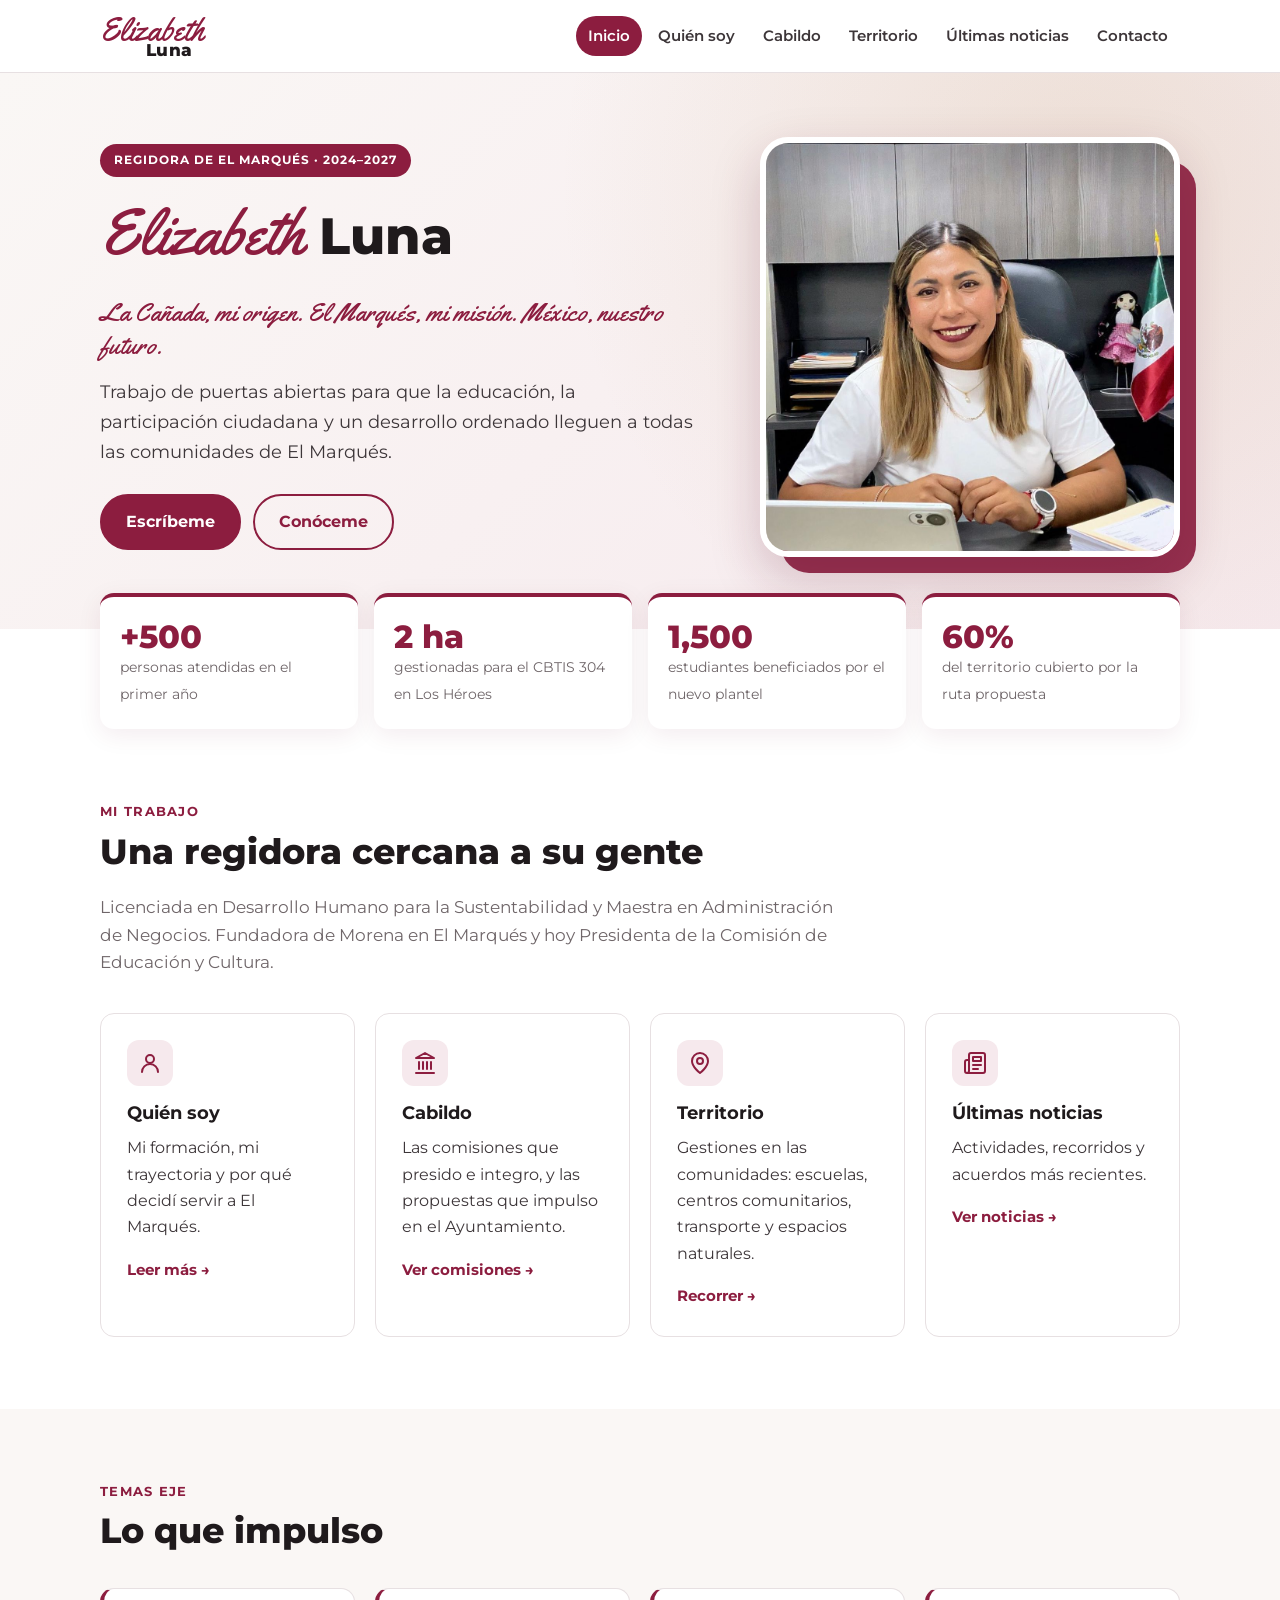
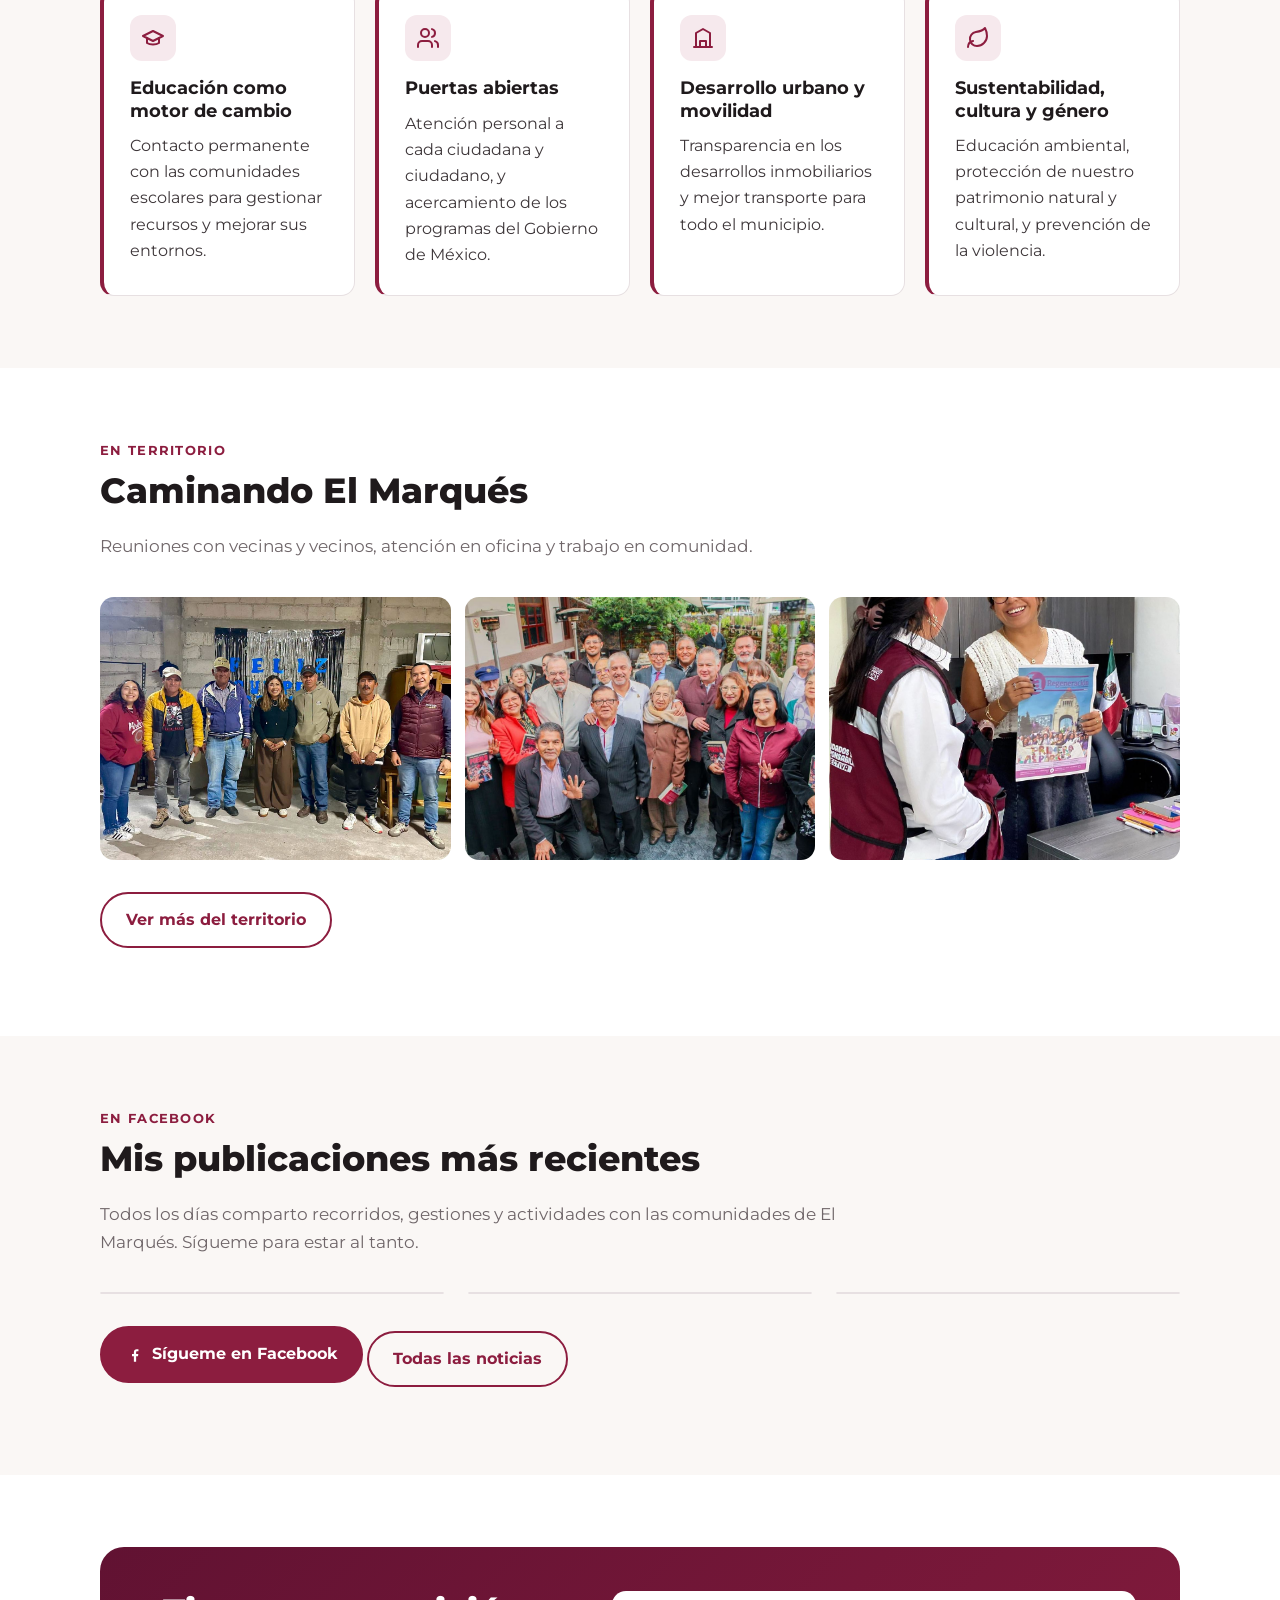
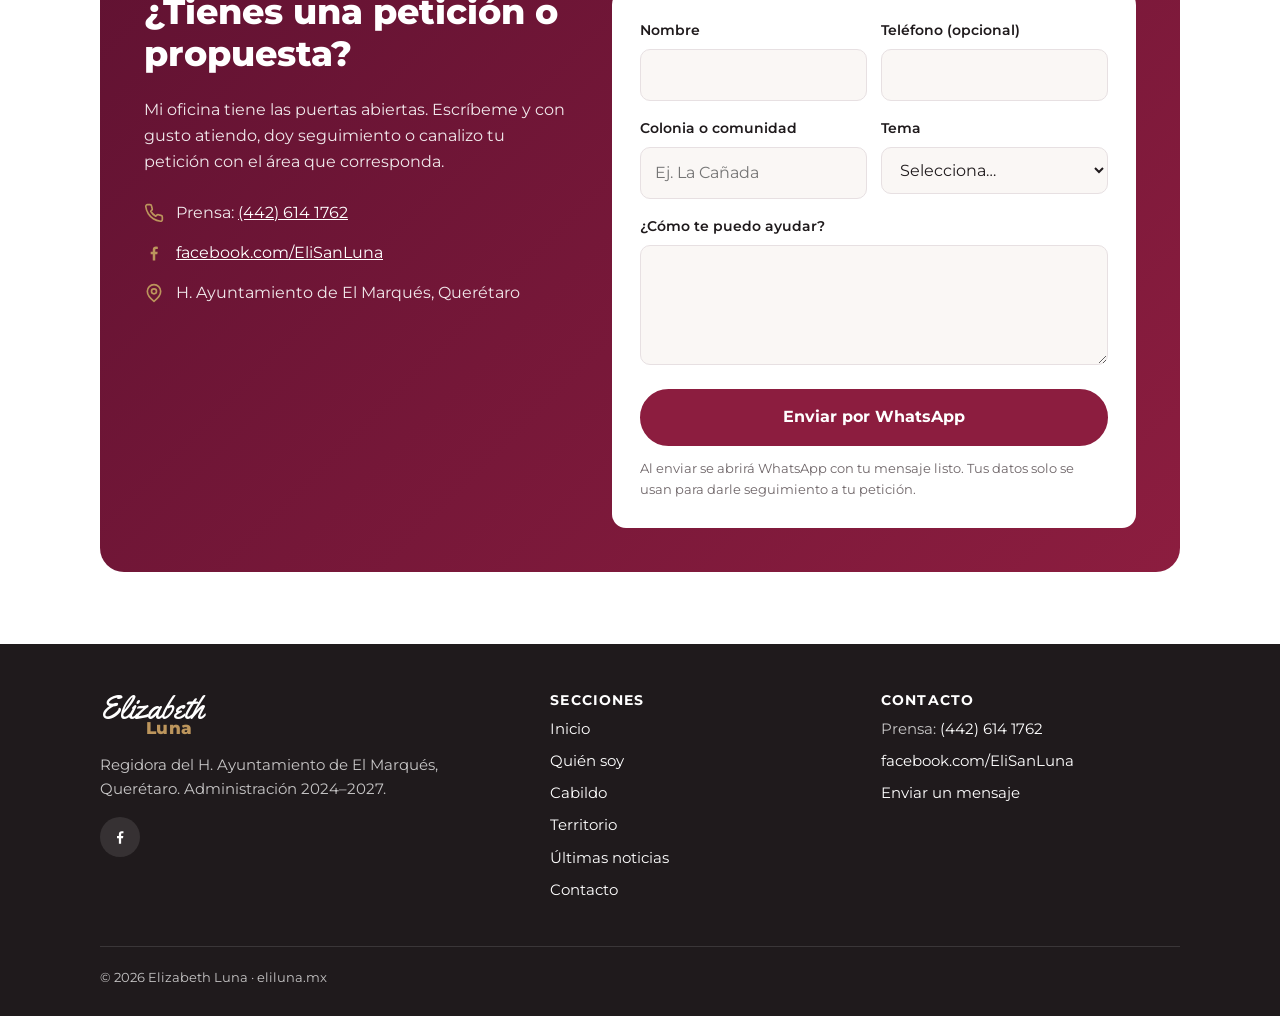
==== commit 4f79fe68: "Publicaciones de Facebook insertadas en Inicio y Noticias Co-Authored-By: Claude Opus 5.5 <noreply@a" ====
--- a/index.html
+++ b/index.html
@@ -153,23 +153,17 @@
     </section>
 
     <section class="seccion seccion-alt">
-      <div class="contenedor rejilla-2" style="align-items:center">
-        <div class="seccion-titulo" style="margin-bottom:0">
+      <div class="contenedor">
+        <div class="seccion-titulo">
           <span class="sobre">En Facebook</span>
           <h2>Mis publicaciones más recientes</h2>
           <p>Todos los días comparto recorridos, gestiones y actividades con las comunidades de El Marqués. Sígueme para estar al tanto.</p>
+        </div>
+        <div class="noticias" data-publicaciones="3"></div>
+        <p class="mt">
+          <a class="boton" href="https://www.facebook.com/EliSanLuna" target="_blank" rel="noopener"><svg viewBox="0 0 24 24" fill="currentColor"><path d="M13.5 21v-7.5h2.5l.4-3h-2.9V8.6c0-.9.25-1.5 1.5-1.5h1.6V4.4a21 21 0 0 0-2.3-.1c-2.3 0-3.8 1.4-3.8 3.9v2.3H8v3h2.5V21h3Z"/></svg> Sígueme en Facebook</a>
           <a class="boton boton-secundario" href="noticias.html">Todas las noticias</a>
-        </div>
-        <div class="fb-caja">
-          <div class="fb-page" data-href="https://www.facebook.com/EliSanLuna" data-tabs="timeline" data-width="500" data-height="600"
-               data-small-header="false" data-adapt-container-width="true" data-hide-cover="false" data-show-facepile="false">
-            <blockquote cite="https://www.facebook.com/EliSanLuna" class="fb-xfbml-parse-ignore"><a href="https://www.facebook.com/EliSanLuna">Elizabeth Luna en Facebook</a></blockquote>
-          </div>
-          <div class="fb-respaldo">
-            <p>Sigue mis actividades diarias en Facebook.</p>
-            <a class="boton" href="https://www.facebook.com/EliSanLuna" target="_blank" rel="noopener"><svg viewBox="0 0 24 24" fill="currentColor"><path d="M13.5 21v-7.5h2.5l.4-3h-2.9V8.6c0-.9.25-1.5 1.5-1.5h1.6V4.4a21 21 0 0 0-2.3-.1c-2.3 0-3.8 1.4-3.8 3.9v2.3H8v3h2.5V21h3Z"/></svg> Ver en Facebook</a>
-          </div>
-        </div>
+        </p>
       </div>
     </section>
 
